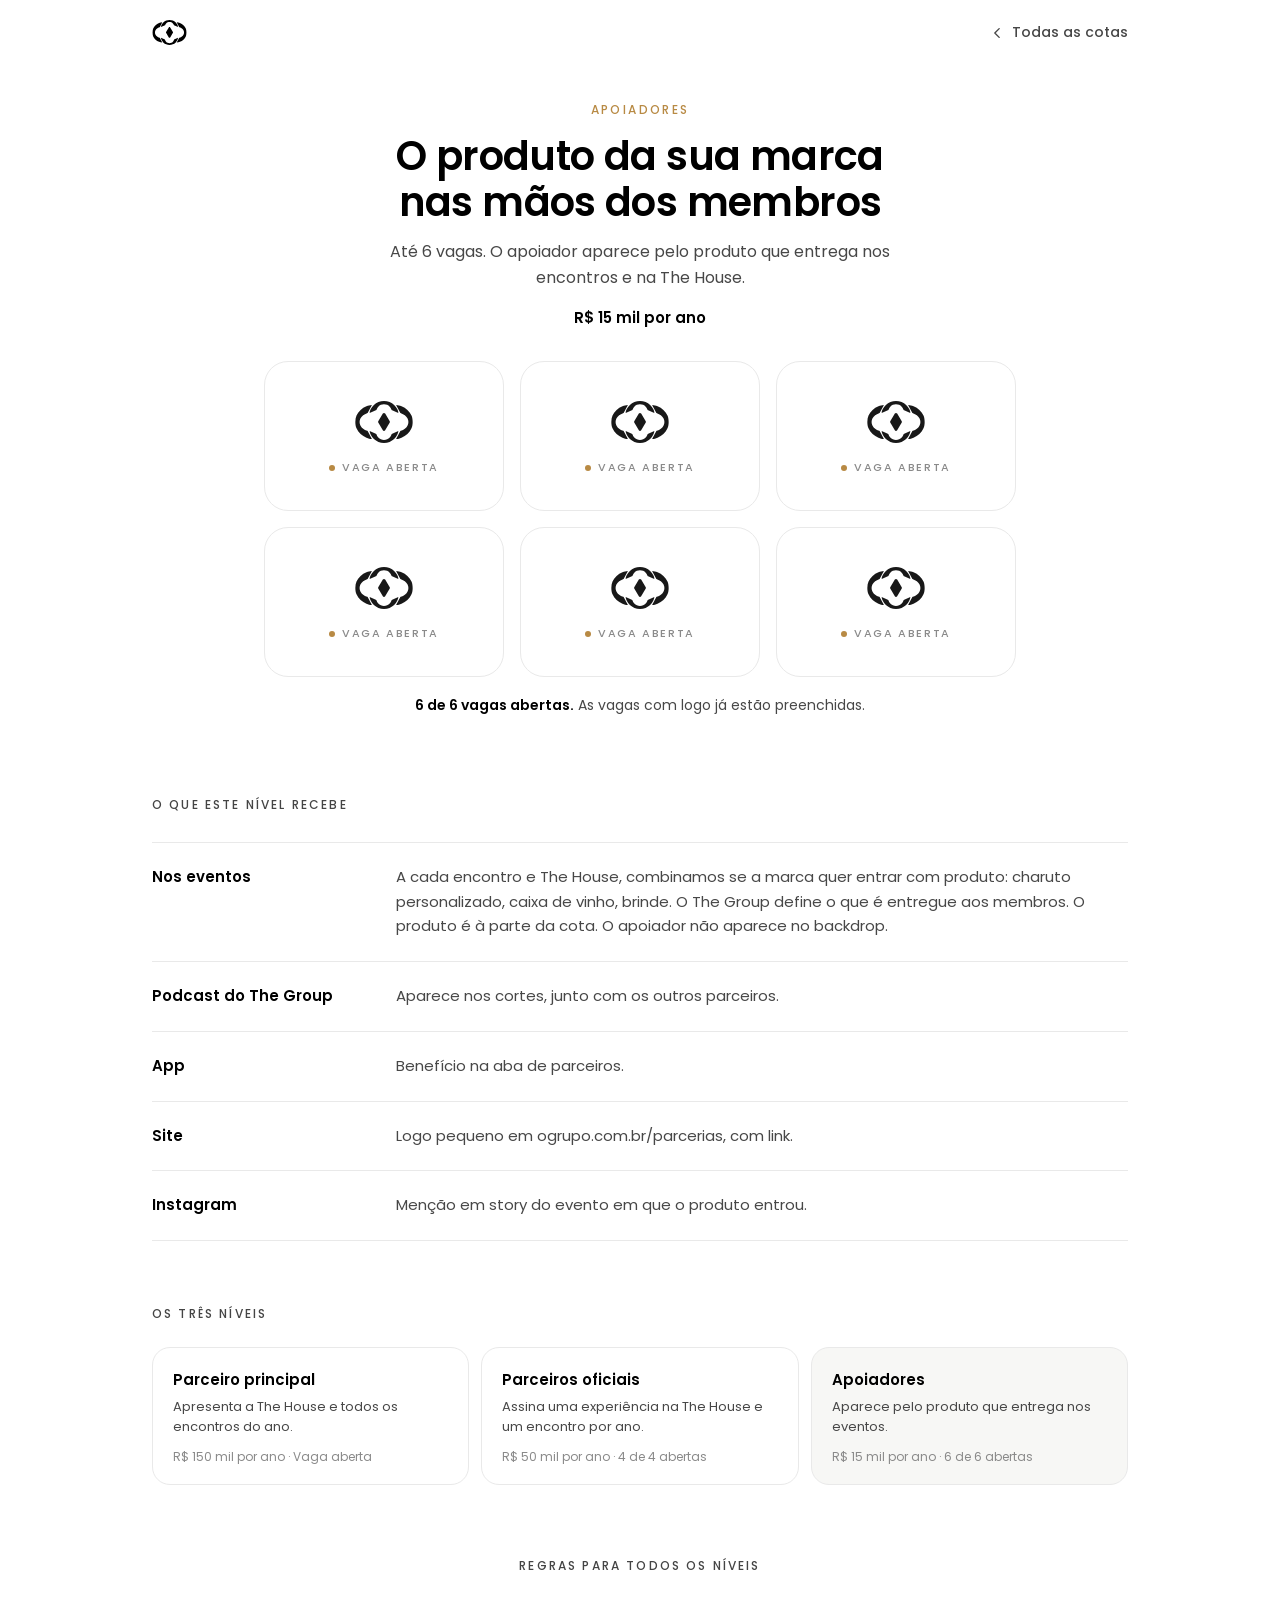
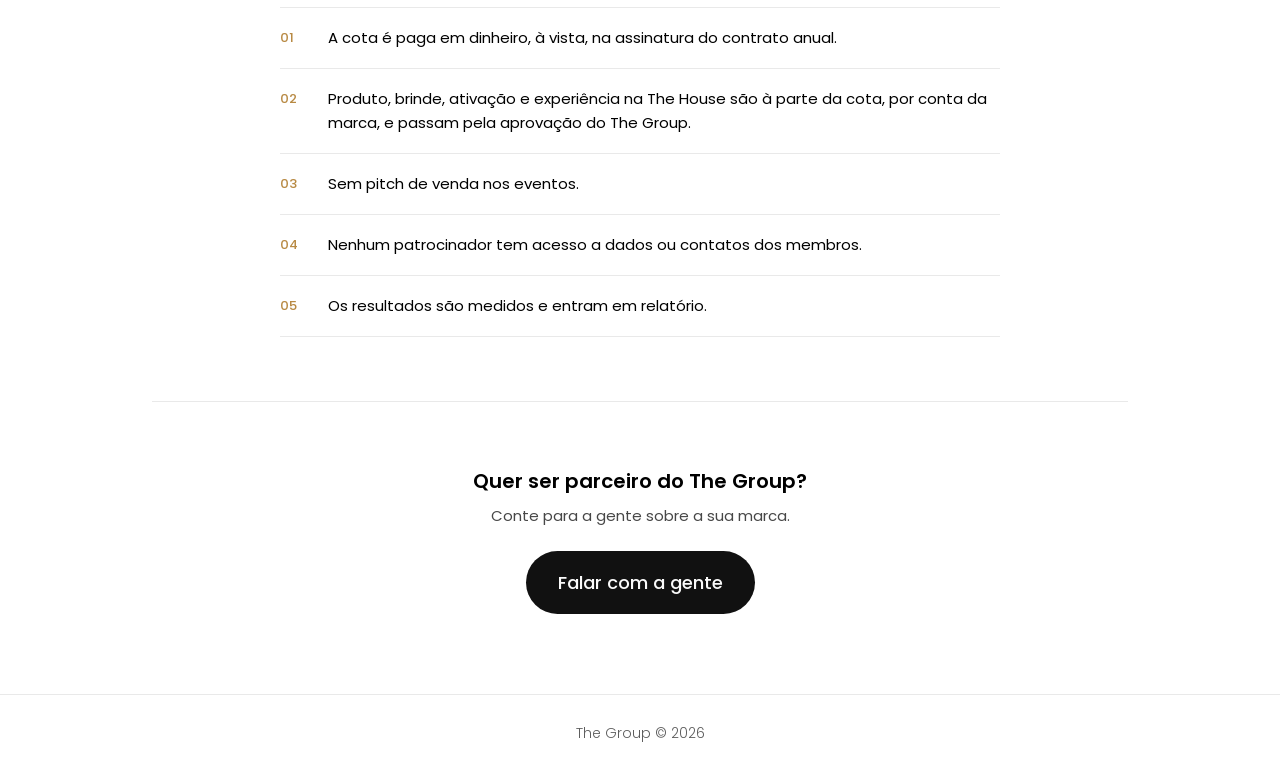
==== apoiadores/index.html @ 6058eb5a "Add files via upload" ====
<!doctype html>
<html lang="pt-BR">
<head>
<meta charset="utf-8">
<meta name="viewport" content="width=device-width, initial-scale=1, viewport-fit=cover">
<title>Parceiros · The Group</title>
<meta name="description" content="Três níveis de patrocínio do The Group, por contrato anual.">
<meta name="color-scheme" content="light">
<meta name="theme-color" content="#ffffff">
<meta name="robots" content="noindex">
<meta property="og:title" content="Parceiros · The Group">
<meta property="og:description" content="Três níveis de patrocínio do The Group, por contrato anual.">
<link rel="icon" href="https://map.group.the.br/favicon-32.png" sizes="32x32">
<link rel="apple-touch-icon" href="https://map.group.the.br/apple-touch-icon.png">
<link rel="preconnect" href="https://fonts.googleapis.com">
<link rel="preconnect" href="https://fonts.gstatic.com" crossorigin>
<link href="https://fonts.googleapis.com/css2?family=Poppins:wght@300;400;500;600&display=swap" rel="stylesheet">
<link rel="stylesheet" href="../style.css">
</head>
<body data-page="apoiadores" data-root="../" class="tier-page">
<svg width="0" height="0" style="position:absolute" aria-hidden="true"><symbol id="tg" viewBox="0 0 59 43"><path d="M30.6908 12.918L35.3902 20.8021C35.6352 21.2154 35.6352 21.7224 35.3902 22.1378L30.6908 30.0177C30.1604 30.9081 28.8354 30.9081 28.3071 30.0177L23.6119 22.1378C23.3627 21.7224 23.3627 21.2154 23.6119 20.8021L28.3071 12.918C28.8375 12.0275 30.1625 12.0275 30.6908 12.918ZM44.1499 30.6866L37.3522 33.6967C37.2776 33.9459 37.1988 34.1973 37.103 34.438C36.6726 35.533 36.0868 36.4958 35.3348 37.3139C34.5871 38.1362 33.7115 38.7816 32.7124 39.2545C31.7133 39.7232 30.6397 39.9554 29.5 39.9554C28.3603 39.9554 27.2867 39.7211 26.2876 39.2545C25.2885 38.7837 24.4129 38.1362 23.6609 37.3139C22.9132 36.4958 22.3231 35.533 21.8971 34.438C21.7991 34.1973 21.7202 33.948 21.6457 33.6967L14.8501 30.6866C14.9375 32.2843 15.3124 33.1833 15.977 34.6084C16.7461 36.2615 17.7984 37.708 19.1362 38.9456C20.474 40.1833 22.027 41.159 23.7951 41.8705C25.5633 42.5799 27.4635 42.9356 29.5 42.9356C31.5365 42.9356 33.4431 42.5778 35.2283 41.8705C37.0135 41.159 38.5664 40.1833 39.8872 38.9456C41.208 37.708 42.2518 36.2615 43.0187 34.6084C43.6833 33.1812 44.0583 32.2843 44.1499 30.6866ZM14.8437 12.2512L21.7565 9.17936C21.8033 9.04302 22.9132 6.71252 23.6609 5.89023C24.4129 5.06795 25.2885 4.42459 26.2876 3.9538C27.2867 3.48514 28.356 3.2508 29.5 3.2508C30.644 3.2508 31.7133 3.48514 32.7124 3.9538C33.7115 4.42459 34.5871 5.06795 35.3348 5.89023C36.0868 6.71252 36.6726 7.67114 37.103 8.7661C37.1562 8.90244 37.1945 9.04302 37.2414 9.17936L44.1541 12.2512C44.0711 10.6322 43.6919 9.72899 43.0208 8.29958C42.2518 6.66566 41.2101 5.22773 39.8893 3.99005C38.5686 2.7481 37.0156 1.77452 35.2304 1.06514C33.4453 0.353625 31.5387 0 29.5021 0C27.4656 0 25.5654 0.353625 23.7973 1.06514C22.0291 1.77452 20.4762 2.7481 19.1384 3.99005C17.8005 5.22773 16.7461 6.66353 15.9792 8.29958C15.3081 9.72899 14.9289 10.6322 14.8459 12.2512H14.8437ZM12.183 30.5204C10.6599 30.0091 9.32845 29.3083 8.18875 28.4179C7.0448 27.5253 6.15008 26.4836 5.49609 25.2928C4.84209 24.1041 4.51617 22.8301 4.51617 21.4689C4.51617 20.1076 4.84209 18.8359 5.49609 17.6451C6.15008 16.4564 7.0448 15.4126 8.18875 14.5221C9.32845 13.6295 10.6599 12.9265 12.183 12.4174C12.3705 12.3556 12.5643 12.3108 12.7561 12.2555L17.1125 4.03051C14.865 4.13063 13.5208 4.57587 11.5354 5.37259C9.26243 6.28861 7.2621 7.53269 5.54297 9.1027C3.82171 10.6748 2.46471 12.5239 1.4784 14.6499C0.49208 16.7759 0 19.0489 0 21.471C0 23.8931 0.49208 26.1576 1.4784 28.2624C2.46471 30.3649 3.82384 32.214 5.54297 33.8053C7.26423 35.4009 9.26243 36.6556 11.5354 37.5674C13.5208 38.3662 14.8672 38.8115 17.1125 38.9137L12.7561 30.6887C12.5643 30.6333 12.3705 30.5843 12.183 30.5225V30.5204ZM46.817 30.5204C48.3401 30.0091 49.6716 29.3083 50.8112 28.4179C51.9552 27.5253 52.8499 26.4836 53.5039 25.2928C54.1579 24.1041 54.4838 22.8301 54.4838 21.4689C54.4838 20.1076 54.1579 18.8359 53.5039 17.6451C52.8499 16.4564 51.9552 15.4126 50.8112 14.5221C49.6716 13.6295 48.3401 12.9265 46.817 12.4174C46.6295 12.3556 46.4357 12.3108 46.2439 12.2555L41.8875 4.03051C44.135 4.13063 45.4792 4.57587 47.4646 5.37259C49.7376 6.28861 51.7379 7.53269 53.457 9.1027C55.1783 10.6748 56.5353 12.5239 57.5216 14.6499C58.5079 16.7759 59 19.0489 59 21.471C59 23.8931 58.5079 26.1576 57.5216 28.2624C56.5353 30.3649 55.1762 32.214 53.457 33.8053C51.7358 35.4009 49.7376 36.6556 47.4646 37.5674C45.4792 38.3662 44.1328 38.8115 41.8875 38.9137L46.2439 30.6887C46.4357 30.6333 46.6295 30.5843 46.817 30.5225V30.5204Z"/></symbol></svg>
<header class="top">
  <a class="home" href="https://ogrupo.com.br" aria-label="The Group"><svg class="icon" viewBox="0 0 59 43"><use href="#tg"></use></svg></a>
  <a class="back" href="../"><svg class="icon" width="14" height="14" viewBox="0 0 16 16" aria-hidden="true"><path d="M10.5 3 5.5 8l5 5" fill="none" stroke="currentColor" stroke-width="1.6" stroke-linecap="round" stroke-linejoin="round"/></svg>Todas as cotas</a>
</header>
<main id="app"></main>
<footer><p><a href="https://ogrupo.com.br">The Group</a> © <span id="ano">2026</span></p></footer>
<script src="../site.js"></script>
</body>
</html>
---- style.css ----
:root {
  --bg: #ffffff;
  --ink: #000000;
  --ink-2: #474747;
  --label: #444444;
  --muted: #8a8a8a;
  --line: #e9e9e9;
  --soft: #f7f7f5;
  --dark: #111111;
  --gold: #b88a44;
  --on-dark: #fafafa;
  --on-dark-2: #bdbdbd;
}

* { box-sizing: border-box; -webkit-tap-highlight-color: transparent; }
html { scroll-behavior: smooth; }
html, body { margin: 0; background: var(--bg); color: var(--ink); }
body {
  font-family: Poppins, -apple-system, BlinkMacSystemFont, "Helvetica Neue", Arial, sans-serif;
  -webkit-font-smoothing: antialiased;
  min-height: 100vh;
}
a { color: inherit; }
img { max-width: 100%; }
svg.icon { display: block; fill: currentColor; }

.wrap { width: 100%; max-width: 1024px; margin: 0 auto; padding: 0 24px; }

/* Topo */
.top {
  display: flex; align-items: center; justify-content: space-between;
  padding: max(20px, env(safe-area-inset-top)) 24px 0; max-width: 1024px; margin: 0 auto;
}
.top .home { width: 35px; height: 25px; color: var(--ink); }
.top .home svg { width: 100%; height: 100%; }
.top .back {
  font-size: 14px; font-weight: 500; color: var(--ink-2); text-decoration: none;
  display: inline-flex; align-items: center; gap: 8px;
}
.top .back:hover { color: var(--ink); }

/* Títulos */
.hero { text-align: center; padding-top: 72px; padding-bottom: 24px; }
.eyebrow {
  color: var(--gold); font-weight: 500; font-size: 12px; letter-spacing: 2.4px;
  text-transform: uppercase; margin: 0 0 14px;
}
h1 {
  font-weight: 600; font-size: clamp(30px, 6vw, 40px); line-height: 1.15;
  letter-spacing: -0.6px; margin: 0 0 14px; text-wrap: balance;
}
.lead {
  font-size: 16px; line-height: 1.65; color: var(--ink); margin: 0 auto; max-width: 560px;
  text-wrap: pretty;
}
.lead.muted { color: var(--ink-2); }

.label {
  font-size: 12px; font-weight: 500; letter-spacing: 2.16px; text-transform: uppercase;
  color: var(--label); margin: 0; text-align: center;
}
.label.left { text-align: left; }

hr.sep { border: 0; border-top: 1px solid var(--line); margin: 0; }

/* Audiência */
.audience {
  margin: 48px auto 8px; max-width: 760px; text-align: center;
  border: 1px solid var(--line); border-radius: 24px; padding: 36px 28px;
}
.audience .big {
  font-size: clamp(34px, 7vw, 52px); font-weight: 600; letter-spacing: -1px; line-height: 1.05; margin: 0;
}
.audience .big-sub { font-size: 15px; color: var(--ink-2); margin: 10px 0 22px; }
.chips { display: flex; flex-wrap: wrap; gap: 8px; justify-content: center; margin: 0; padding: 0; list-style: none; }
.chips li {
  font-size: 13px; color: var(--ink-2); border: 1px solid var(--line); border-radius: 999px; padding: 7px 14px;
}

/* Níveis na home */
.tier { padding-top: 64px; padding-bottom: 64px; text-align: center; }
.tier .desc { font-size: 15px; color: var(--ink-2); margin: 12px auto 0; max-width: 520px; line-height: 1.6; }
.tier .count { font-size: 13px; color: var(--muted); margin: 6px 0 0; }
.tier .more {
  display: inline-flex; align-items: center; gap: 8px; margin-top: 28px;
  font-size: 14px; font-weight: 500; text-decoration: none; color: var(--ink);
  border-bottom: 1px solid var(--line); padding-bottom: 3px;
}
.tier .more:hover { border-color: var(--ink); }

.slots { display: grid; gap: 16px; margin: 40px auto 0; justify-content: center; }
.slots.principal { grid-template-columns: minmax(0, 420px); }
.slots.oficiais { grid-template-columns: repeat(2, minmax(0, 300px)); }
.slots.apoiadores { grid-template-columns: repeat(3, minmax(0, 240px)); }

.slot {
  position: relative; display: flex; flex-direction: column; align-items: center; justify-content: center;
  gap: 16px; text-decoration: none; color: var(--ink);
  border: 1px solid var(--line); border-radius: 24px; background: var(--bg);
  transition: border-color .18s, transform .12s, box-shadow .18s;
}
.slots.principal .slot { min-height: 260px; padding: 40px 24px 28px; }
.slots.oficiais .slot { min-height: 200px; padding: 32px 20px 22px; }
.slots.apoiadores .slot { min-height: 150px; padding: 24px 16px 18px; }
.slot .mark { color: var(--ink); }
.slots.principal .mark { width: 150px; height: 109px; }
.slots.oficiais .mark { width: 90px; height: 66px; }
.slots.apoiadores .mark { width: 58px; height: 42px; }
.slot .mark svg { width: 100%; height: 100%; }
.slot .logo { width: 100%; display: flex; align-items: center; justify-content: center; }
.slots.principal .logo img { height: 96px; width: auto; max-width: min(260px, 100%); object-fit: contain; }
.slots.oficiais .logo img { height: 60px; width: auto; max-width: min(180px, 100%); object-fit: contain; }
.slots.apoiadores .logo img { height: 40px; width: auto; max-width: min(130px, 100%); object-fit: contain; }
.slot .state {
  font-size: 11px; font-weight: 500; letter-spacing: 1.6px; text-transform: uppercase; color: var(--muted);
  display: inline-flex; align-items: center; gap: 7px;
}
.slot .state i { width: 6px; height: 6px; border-radius: 50%; background: var(--gold); display: inline-block; }
.slot.filled .state i { background: var(--ink); }
.slot .name { font-size: 13px; color: var(--ink-2); margin-top: -8px; }
.slot.open { cursor: pointer; }
.slot.open .mark { opacity: .9; }
@media (hover: hover) {
  .slot.open:hover { border-color: var(--ink); }
  .slot.open:hover .state { color: var(--ink); }
}
.slot:active { transform: scale(.99); }
.slot:focus-visible { outline: 2px solid var(--ink); outline-offset: 3px; }
.slot.hl { border-color: var(--gold); box-shadow: 0 0 0 1px var(--gold); }

/* Base anual */
.base { padding-top: 64px; padding-bottom: 64px; }
.base-grid {
  display: grid; grid-template-columns: repeat(3, 1fr); gap: 1px; background: var(--line);
  border: 1px solid var(--line); border-radius: 24px; overflow: hidden; margin-top: 32px;
}
.base-grid div { background: var(--bg); padding: 26px 24px; }
.base-grid h3 { font-size: 16px; font-weight: 600; margin: 0 0 6px; }
.base-grid p { font-size: 14px; color: var(--ink-2); margin: 0; line-height: 1.55; }

/* Regras */
.rules { padding-top: 64px; padding-bottom: 64px; }
.rules ol {
  list-style: none; margin: 32px auto 0; padding: 0; max-width: 720px; counter-reset: r;
  border-top: 1px solid var(--line);
}
.rules li {
  counter-increment: r; display: grid; grid-template-columns: 40px 1fr; gap: 8px;
  padding: 18px 0; border-bottom: 1px solid var(--line); font-size: 15px; line-height: 1.6;
}
.rules li::before { content: counter(r, decimal-leading-zero); color: var(--gold); font-size: 13px; font-weight: 500; padding-top: 2px; }

/* Chamada */
.cta { text-align: center; padding-top: 64px; padding-bottom: 80px; }
.cta h2 { font-size: 20px; font-weight: 600; margin: 0 0 8px; }
.cta p { font-size: 15px; color: var(--ink-2); margin: 0 0 24px; }
.btn {
  display: inline-block; text-decoration: none; text-align: center;
  font-size: 18px; font-weight: 500; color: var(--on-dark); background: var(--dark);
  border-radius: 35px; padding: 18px 32px; transition: opacity .18s, transform .12s;
}
.btn:hover { opacity: .88; }
.btn:active { transform: scale(.99); }

/* Página do nível */
.tier-page .hero { padding-top: 56px; }
.tier-page .slots { margin-top: 32px; }
.status { font-size: 14px; color: var(--ink-2); text-align: center; margin: 18px 0 0; }
.status b { color: var(--ink); font-weight: 600; }
.price { text-align: center; font-size: 15px; margin: 14px 0 0; }
.price b { font-weight: 600; }

.gets { padding-top: 56px; padding-bottom: 24px; }
.gets dl { margin: 28px 0 0; border-top: 1px solid var(--line); }
.gets .row {
  display: grid; grid-template-columns: 220px 1fr; gap: 24px;
  padding: 22px 0; border-bottom: 1px solid var(--line);
}
.gets dt { font-size: 15px; font-weight: 600; margin: 0; }
.gets dd { margin: 0; font-size: 15px; line-height: 1.65; color: var(--ink-2); }
.gets dd strong { color: var(--ink); font-weight: 600; }
.gets dd ul { margin: 0; padding-left: 18px; }
.gets dd li { margin: 0 0 6px; }
.gets dd li:last-child { margin: 0; }

.compare { padding-top: 40px; padding-bottom: 8px; }
.compare-grid { display: grid; grid-template-columns: repeat(3, 1fr); gap: 12px; margin-top: 24px; }
.compare a {
  display: block; text-decoration: none; border: 1px solid var(--line); border-radius: 18px; padding: 20px 20px 18px;
  transition: border-color .18s;
}
.compare a:hover { border-color: var(--ink); }
.compare a.here { background: var(--soft); pointer-events: none; }
.compare a .t { font-size: 15px; font-weight: 600; margin: 0 0 6px; }
.compare a .s { font-size: 13px; color: var(--ink-2); margin: 0; line-height: 1.5; }
.compare a .o { font-size: 12px; color: var(--muted); margin: 12px 0 0; }

/* Rodapé */
footer { border-top: 1px solid var(--line); padding: 28px 24px max(28px, env(safe-area-inset-bottom)); text-align: center; }
footer p { font-size: 14px; font-weight: 300; color: #5e5e5e; margin: 0; }
footer a { text-decoration: none; }
footer a:hover { text-decoration: underline; }

/* Celular */
@media (max-width: 720px) {
  .hero { padding-top: 48px; }
  .tier, .base, .rules { padding-top: 48px; padding-bottom: 48px; }
  .slots.oficiais { grid-template-columns: repeat(2, minmax(0, 1fr)); }
  .slots.apoiadores { grid-template-columns: repeat(2, minmax(0, 1fr)); }
  .slots.principal .slot { min-height: 220px; }
  .slots.principal .mark { width: 120px; height: 87px; }
  .slots.oficiais .slot { min-height: 160px; }
  .slots.oficiais .mark { width: 66px; height: 48px; }
  .base-grid { grid-template-columns: 1fr; }
  .gets .row { grid-template-columns: 1fr; gap: 6px; }
  .compare-grid { grid-template-columns: 1fr; }
  .slots { gap: 12px; }
}
@media (prefers-reduced-motion: reduce) { html { scroll-behavior: auto; } }
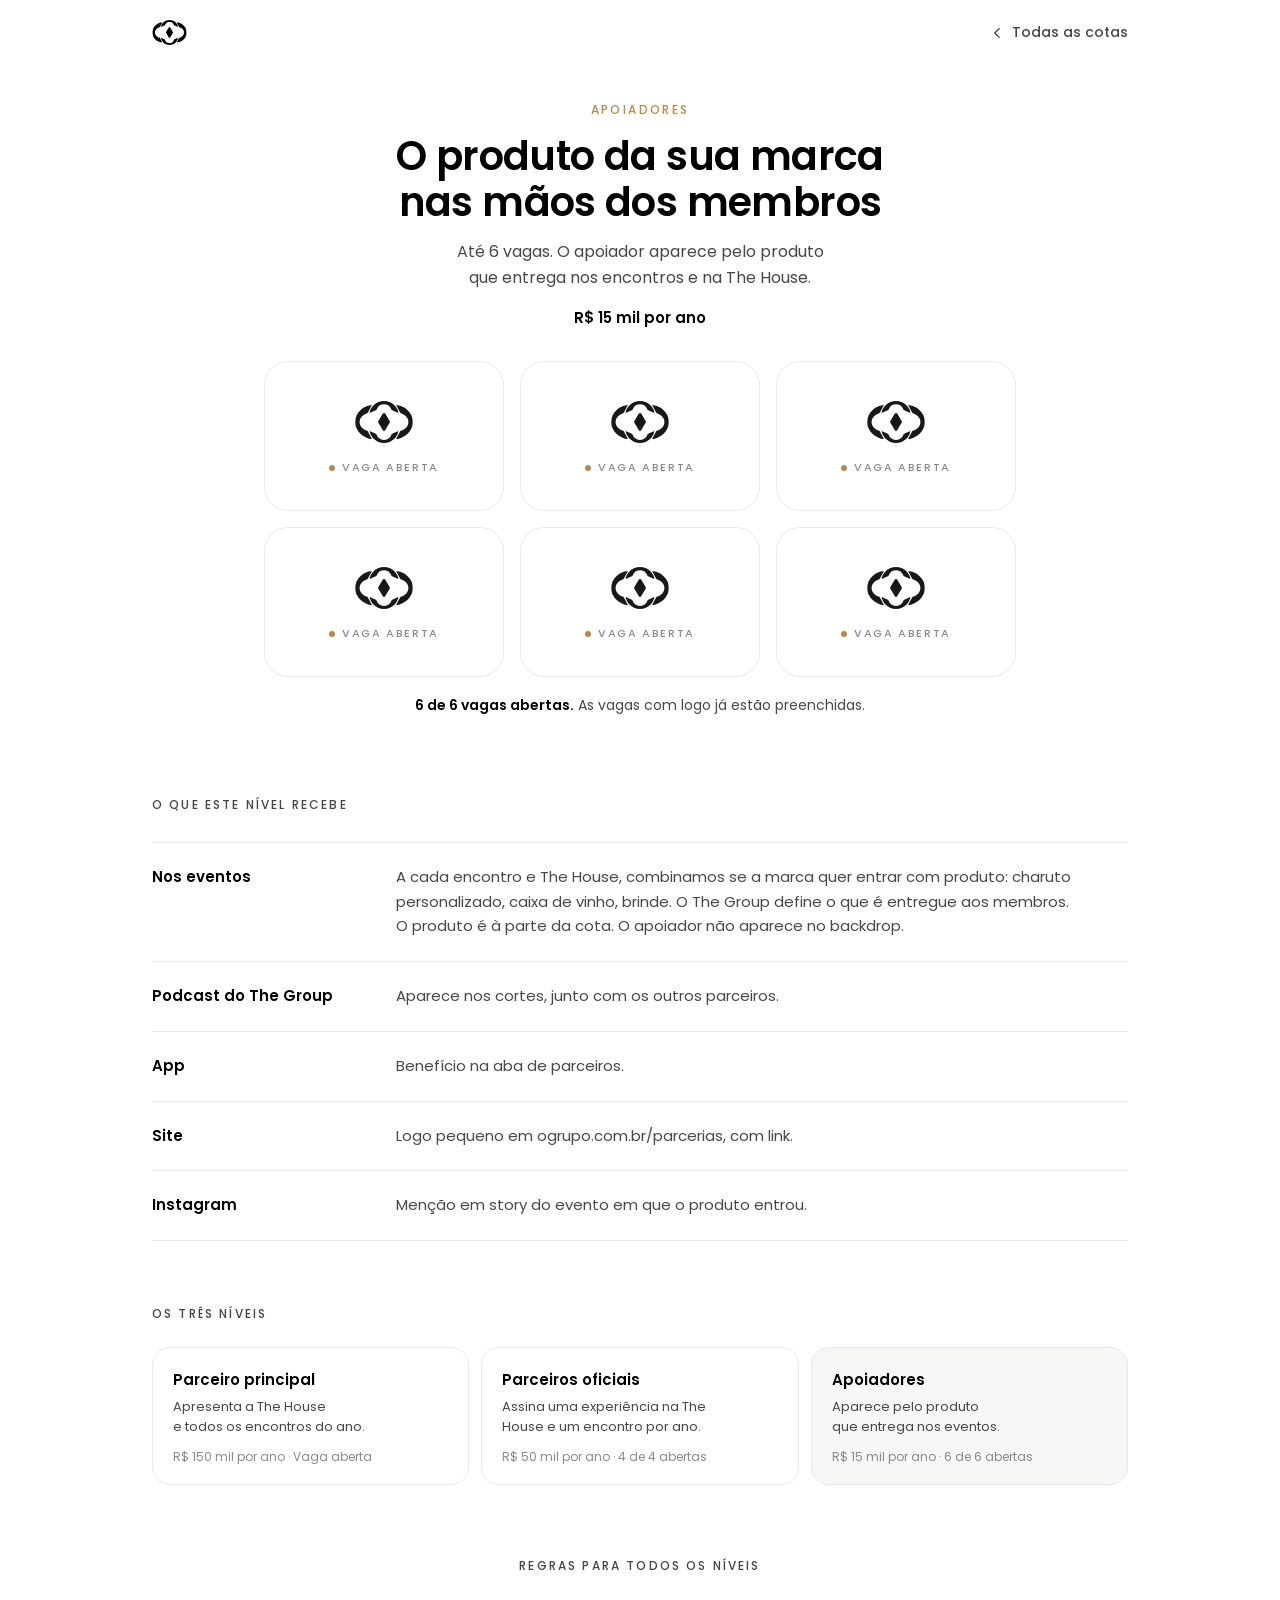
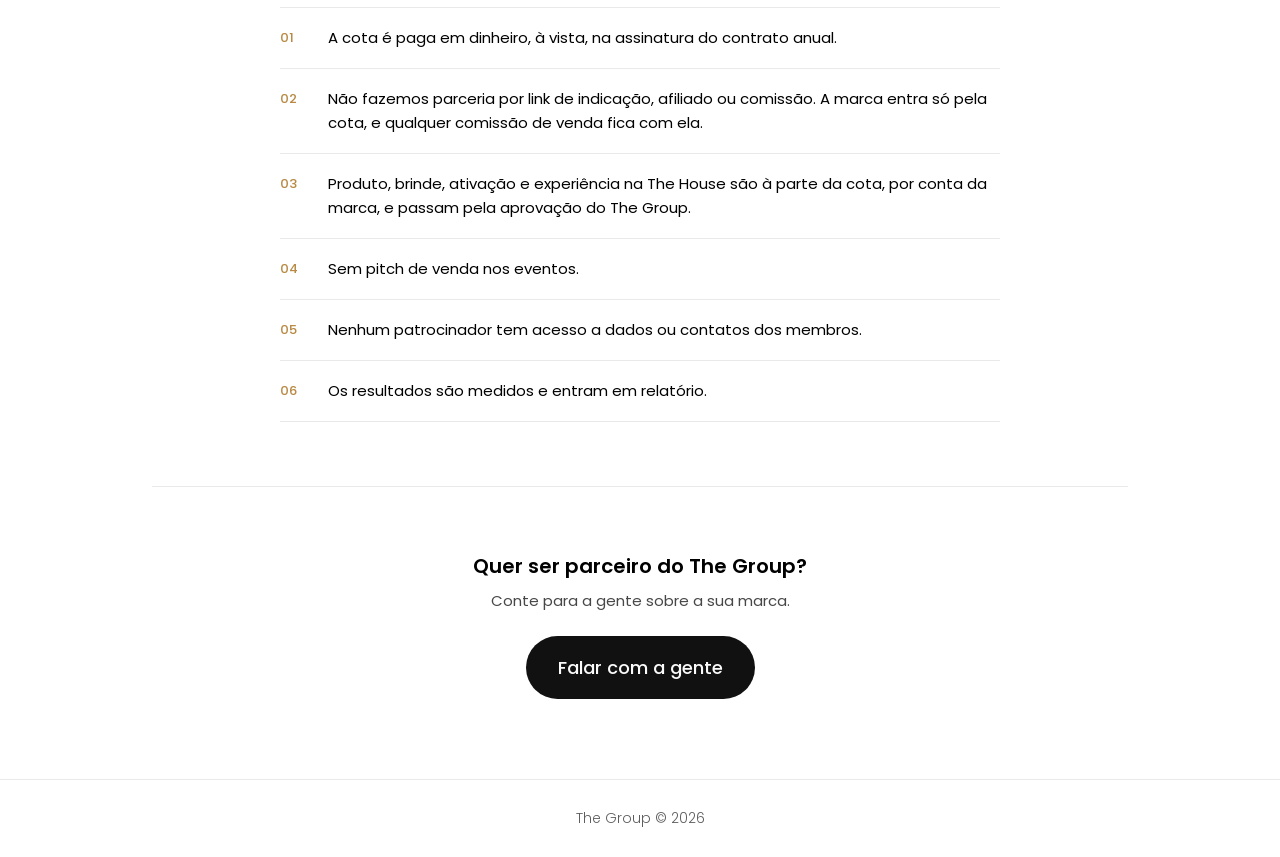
==== commit b7ac047b: "Add files via upload" ====
--- a/apoiadores/index.html
+++ b/apoiadores/index.html
@@ -15,7 +15,7 @@
 <link rel="preconnect" href="https://fonts.googleapis.com">
 <link rel="preconnect" href="https://fonts.gstatic.com" crossorigin>
 <link href="https://fonts.googleapis.com/css2?family=Poppins:wght@300;400;500;600&display=swap" rel="stylesheet">
-<link rel="stylesheet" href="../style.css">
+<link rel="stylesheet" href="../style.css?v=3">
 </head>
 <body data-page="apoiadores" data-root="../" class="tier-page">
 <svg width="0" height="0" style="position:absolute" aria-hidden="true"><symbol id="tg" viewBox="0 0 59 43"><path d="M30.6908 12.918L35.3902 20.8021C35.6352 21.2154 35.6352 21.7224 35.3902 22.1378L30.6908 30.0177C30.1604 30.9081 28.8354 30.9081 28.3071 30.0177L23.6119 22.1378C23.3627 21.7224 23.3627 21.2154 23.6119 20.8021L28.3071 12.918C28.8375 12.0275 30.1625 12.0275 30.6908 12.918ZM44.1499 30.6866L37.3522 33.6967C37.2776 33.9459 37.1988 34.1973 37.103 34.438C36.6726 35.533 36.0868 36.4958 35.3348 37.3139C34.5871 38.1362 33.7115 38.7816 32.7124 39.2545C31.7133 39.7232 30.6397 39.9554 29.5 39.9554C28.3603 39.9554 27.2867 39.7211 26.2876 39.2545C25.2885 38.7837 24.4129 38.1362 23.6609 37.3139C22.9132 36.4958 22.3231 35.533 21.8971 34.438C21.7991 34.1973 21.7202 33.948 21.6457 33.6967L14.8501 30.6866C14.9375 32.2843 15.3124 33.1833 15.977 34.6084C16.7461 36.2615 17.7984 37.708 19.1362 38.9456C20.474 40.1833 22.027 41.159 23.7951 41.8705C25.5633 42.5799 27.4635 42.9356 29.5 42.9356C31.5365 42.9356 33.4431 42.5778 35.2283 41.8705C37.0135 41.159 38.5664 40.1833 39.8872 38.9456C41.208 37.708 42.2518 36.2615 43.0187 34.6084C43.6833 33.1812 44.0583 32.2843 44.1499 30.6866ZM14.8437 12.2512L21.7565 9.17936C21.8033 9.04302 22.9132 6.71252 23.6609 5.89023C24.4129 5.06795 25.2885 4.42459 26.2876 3.9538C27.2867 3.48514 28.356 3.2508 29.5 3.2508C30.644 3.2508 31.7133 3.48514 32.7124 3.9538C33.7115 4.42459 34.5871 5.06795 35.3348 5.89023C36.0868 6.71252 36.6726 7.67114 37.103 8.7661C37.1562 8.90244 37.1945 9.04302 37.2414 9.17936L44.1541 12.2512C44.0711 10.6322 43.6919 9.72899 43.0208 8.29958C42.2518 6.66566 41.2101 5.22773 39.8893 3.99005C38.5686 2.7481 37.0156 1.77452 35.2304 1.06514C33.4453 0.353625 31.5387 0 29.5021 0C27.4656 0 25.5654 0.353625 23.7973 1.06514C22.0291 1.77452 20.4762 2.7481 19.1384 3.99005C17.8005 5.22773 16.7461 6.66353 15.9792 8.29958C15.3081 9.72899 14.9289 10.6322 14.8459 12.2512H14.8437ZM12.183 30.5204C10.6599 30.0091 9.32845 29.3083 8.18875 28.4179C7.0448 27.5253 6.15008 26.4836 5.49609 25.2928C4.84209 24.1041 4.51617 22.8301 4.51617 21.4689C4.51617 20.1076 4.84209 18.8359 5.49609 17.6451C6.15008 16.4564 7.0448 15.4126 8.18875 14.5221C9.32845 13.6295 10.6599 12.9265 12.183 12.4174C12.3705 12.3556 12.5643 12.3108 12.7561 12.2555L17.1125 4.03051C14.865 4.13063 13.5208 4.57587 11.5354 5.37259C9.26243 6.28861 7.2621 7.53269 5.54297 9.1027C3.82171 10.6748 2.46471 12.5239 1.4784 14.6499C0.49208 16.7759 0 19.0489 0 21.471C0 23.8931 0.49208 26.1576 1.4784 28.2624C2.46471 30.3649 3.82384 32.214 5.54297 33.8053C7.26423 35.4009 9.26243 36.6556 11.5354 37.5674C13.5208 38.3662 14.8672 38.8115 17.1125 38.9137L12.7561 30.6887C12.5643 30.6333 12.3705 30.5843 12.183 30.5225V30.5204ZM46.817 30.5204C48.3401 30.0091 49.6716 29.3083 50.8112 28.4179C51.9552 27.5253 52.8499 26.4836 53.5039 25.2928C54.1579 24.1041 54.4838 22.8301 54.4838 21.4689C54.4838 20.1076 54.1579 18.8359 53.5039 17.6451C52.8499 16.4564 51.9552 15.4126 50.8112 14.5221C49.6716 13.6295 48.3401 12.9265 46.817 12.4174C46.6295 12.3556 46.4357 12.3108 46.2439 12.2555L41.8875 4.03051C44.135 4.13063 45.4792 4.57587 47.4646 5.37259C49.7376 6.28861 51.7379 7.53269 53.457 9.1027C55.1783 10.6748 56.5353 12.5239 57.5216 14.6499C58.5079 16.7759 59 19.0489 59 21.471C59 23.8931 58.5079 26.1576 57.5216 28.2624C56.5353 30.3649 55.1762 32.214 53.457 33.8053C51.7358 35.4009 49.7376 36.6556 47.4646 37.5674C45.4792 38.3662 44.1328 38.8115 41.8875 38.9137L46.2439 30.6887C46.4357 30.6333 46.6295 30.5843 46.817 30.5225V30.5204Z"/></symbol></svg>
@@ -25,6 +25,6 @@
 </header>
 <main id="app"></main>
 <footer><p><a href="https://ogrupo.com.br">The Group</a> © <span id="ano">2026</span></p></footer>
-<script src="../site.js"></script>
+<script src="../site.js?v=3"></script>
 </body>
 </html>
--- a/style.css
+++ b/style.css
@@ -217,3 +217,8 @@
   .slots { gap: 12px; }
 }
 @media (prefers-reduced-motion: reduce) { html { scroll-behavior: auto; } }
+
+/* Quebra de linha: frases curtas equilibradas, parágrafos sem palavra sozinha no fim */
+h1, h2, h3, .lead, .desc, .big-sub, .price, .count, .status, .cta p, .compare .s, .base-grid p, .gets dt { text-wrap: balance; }
+.gets dd, .gets dd li, .rules li, footer p { text-wrap: pretty; }
+.lead { max-width: 600px; }
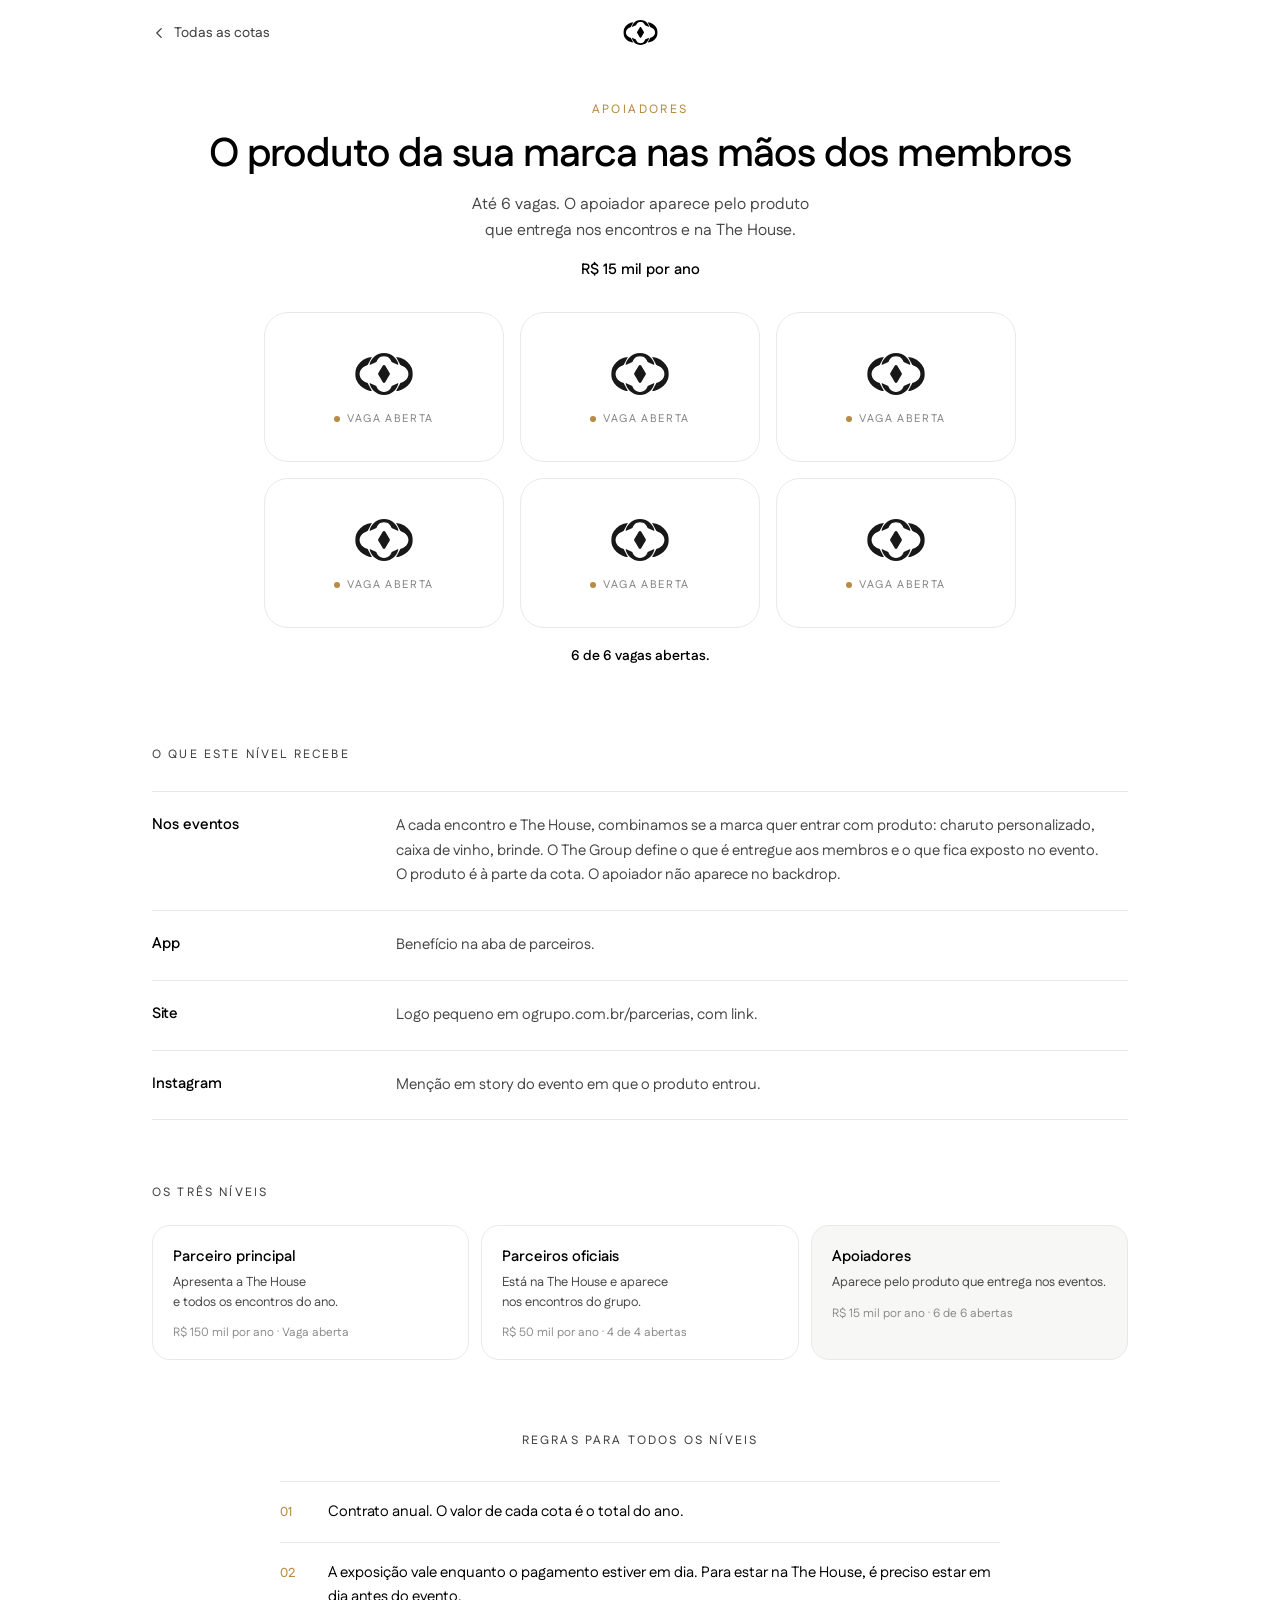
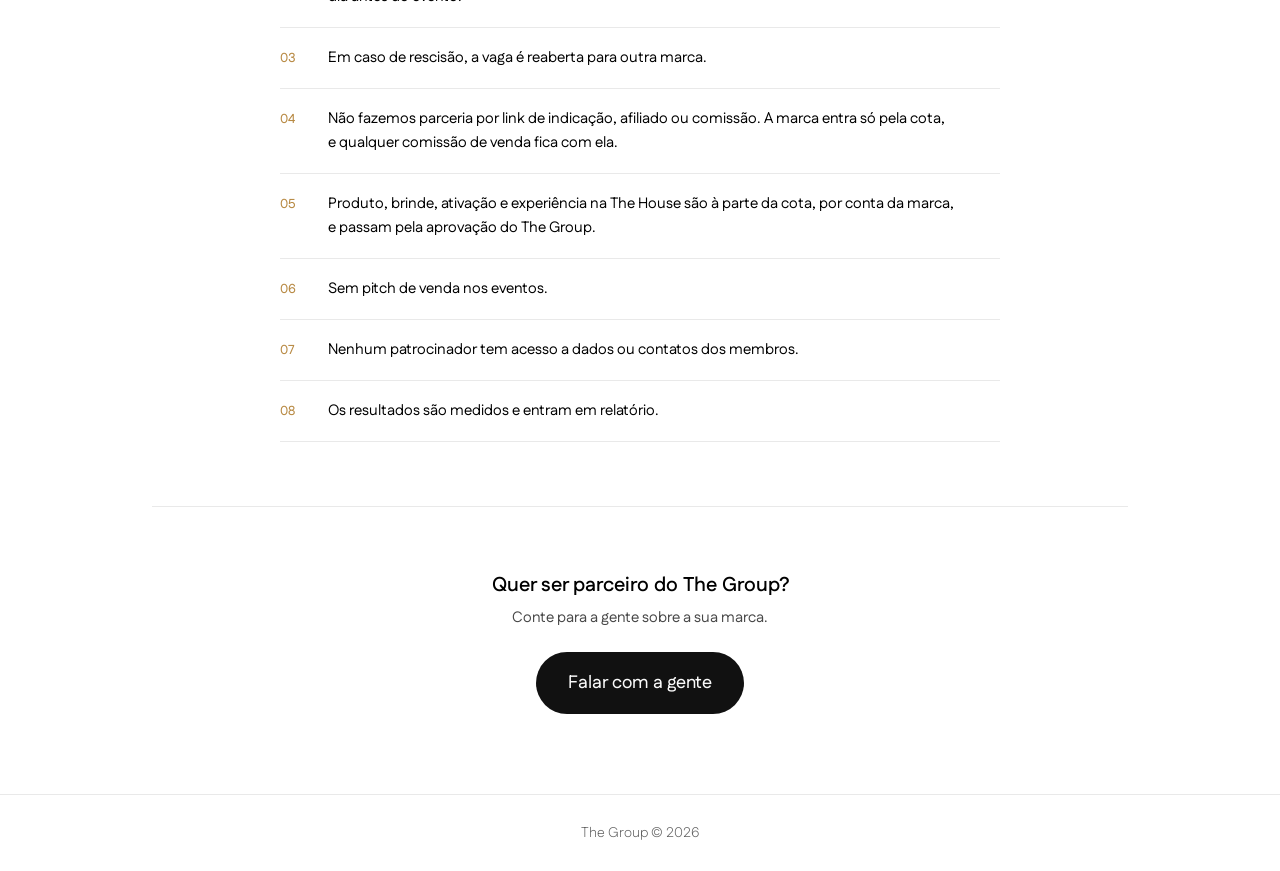
==== commit 0c107b7e: "Add files via upload" ====
--- a/apoiadores/index.html
+++ b/apoiadores/index.html
@@ -14,8 +14,8 @@
 <link rel="apple-touch-icon" href="https://map.group.the.br/apple-touch-icon.png">
 <link rel="preconnect" href="https://fonts.googleapis.com">
 <link rel="preconnect" href="https://fonts.gstatic.com" crossorigin>
-<link href="https://fonts.googleapis.com/css2?family=Poppins:wght@300;400;500;600&display=swap" rel="stylesheet">
-<link rel="stylesheet" href="../style.css?v=3">
+<link href="https://fonts.googleapis.com/css2?family=Fustat:wght@200..800&display=swap" rel="stylesheet">
+<link rel="stylesheet" href="../style.css?v=4">
 </head>
 <body data-page="apoiadores" data-root="../" class="tier-page">
 <svg width="0" height="0" style="position:absolute" aria-hidden="true"><symbol id="tg" viewBox="0 0 59 43"><path d="M30.6908 12.918L35.3902 20.8021C35.6352 21.2154 35.6352 21.7224 35.3902 22.1378L30.6908 30.0177C30.1604 30.9081 28.8354 30.9081 28.3071 30.0177L23.6119 22.1378C23.3627 21.7224 23.3627 21.2154 23.6119 20.8021L28.3071 12.918C28.8375 12.0275 30.1625 12.0275 30.6908 12.918ZM44.1499 30.6866L37.3522 33.6967C37.2776 33.9459 37.1988 34.1973 37.103 34.438C36.6726 35.533 36.0868 36.4958 35.3348 37.3139C34.5871 38.1362 33.7115 38.7816 32.7124 39.2545C31.7133 39.7232 30.6397 39.9554 29.5 39.9554C28.3603 39.9554 27.2867 39.7211 26.2876 39.2545C25.2885 38.7837 24.4129 38.1362 23.6609 37.3139C22.9132 36.4958 22.3231 35.533 21.8971 34.438C21.7991 34.1973 21.7202 33.948 21.6457 33.6967L14.8501 30.6866C14.9375 32.2843 15.3124 33.1833 15.977 34.6084C16.7461 36.2615 17.7984 37.708 19.1362 38.9456C20.474 40.1833 22.027 41.159 23.7951 41.8705C25.5633 42.5799 27.4635 42.9356 29.5 42.9356C31.5365 42.9356 33.4431 42.5778 35.2283 41.8705C37.0135 41.159 38.5664 40.1833 39.8872 38.9456C41.208 37.708 42.2518 36.2615 43.0187 34.6084C43.6833 33.1812 44.0583 32.2843 44.1499 30.6866ZM14.8437 12.2512L21.7565 9.17936C21.8033 9.04302 22.9132 6.71252 23.6609 5.89023C24.4129 5.06795 25.2885 4.42459 26.2876 3.9538C27.2867 3.48514 28.356 3.2508 29.5 3.2508C30.644 3.2508 31.7133 3.48514 32.7124 3.9538C33.7115 4.42459 34.5871 5.06795 35.3348 5.89023C36.0868 6.71252 36.6726 7.67114 37.103 8.7661C37.1562 8.90244 37.1945 9.04302 37.2414 9.17936L44.1541 12.2512C44.0711 10.6322 43.6919 9.72899 43.0208 8.29958C42.2518 6.66566 41.2101 5.22773 39.8893 3.99005C38.5686 2.7481 37.0156 1.77452 35.2304 1.06514C33.4453 0.353625 31.5387 0 29.5021 0C27.4656 0 25.5654 0.353625 23.7973 1.06514C22.0291 1.77452 20.4762 2.7481 19.1384 3.99005C17.8005 5.22773 16.7461 6.66353 15.9792 8.29958C15.3081 9.72899 14.9289 10.6322 14.8459 12.2512H14.8437ZM12.183 30.5204C10.6599 30.0091 9.32845 29.3083 8.18875 28.4179C7.0448 27.5253 6.15008 26.4836 5.49609 25.2928C4.84209 24.1041 4.51617 22.8301 4.51617 21.4689C4.51617 20.1076 4.84209 18.8359 5.49609 17.6451C6.15008 16.4564 7.0448 15.4126 8.18875 14.5221C9.32845 13.6295 10.6599 12.9265 12.183 12.4174C12.3705 12.3556 12.5643 12.3108 12.7561 12.2555L17.1125 4.03051C14.865 4.13063 13.5208 4.57587 11.5354 5.37259C9.26243 6.28861 7.2621 7.53269 5.54297 9.1027C3.82171 10.6748 2.46471 12.5239 1.4784 14.6499C0.49208 16.7759 0 19.0489 0 21.471C0 23.8931 0.49208 26.1576 1.4784 28.2624C2.46471 30.3649 3.82384 32.214 5.54297 33.8053C7.26423 35.4009 9.26243 36.6556 11.5354 37.5674C13.5208 38.3662 14.8672 38.8115 17.1125 38.9137L12.7561 30.6887C12.5643 30.6333 12.3705 30.5843 12.183 30.5225V30.5204ZM46.817 30.5204C48.3401 30.0091 49.6716 29.3083 50.8112 28.4179C51.9552 27.5253 52.8499 26.4836 53.5039 25.2928C54.1579 24.1041 54.4838 22.8301 54.4838 21.4689C54.4838 20.1076 54.1579 18.8359 53.5039 17.6451C52.8499 16.4564 51.9552 15.4126 50.8112 14.5221C49.6716 13.6295 48.3401 12.9265 46.817 12.4174C46.6295 12.3556 46.4357 12.3108 46.2439 12.2555L41.8875 4.03051C44.135 4.13063 45.4792 4.57587 47.4646 5.37259C49.7376 6.28861 51.7379 7.53269 53.457 9.1027C55.1783 10.6748 56.5353 12.5239 57.5216 14.6499C58.5079 16.7759 59 19.0489 59 21.471C59 23.8931 58.5079 26.1576 57.5216 28.2624C56.5353 30.3649 55.1762 32.214 53.457 33.8053C51.7358 35.4009 49.7376 36.6556 47.4646 37.5674C45.4792 38.3662 44.1328 38.8115 41.8875 38.9137L46.2439 30.6887C46.4357 30.6333 46.6295 30.5843 46.817 30.5225V30.5204Z"/></symbol></svg>
@@ -25,6 +25,6 @@
 </header>
 <main id="app"></main>
 <footer><p><a href="https://ogrupo.com.br">The Group</a> © <span id="ano">2026</span></p></footer>
-<script src="../site.js?v=3"></script>
+<script src="../site.js?v=4"></script>
 </body>
 </html>
--- a/style.css
+++ b/style.css
@@ -1,3 +1,4 @@
+/* versão 6 */
 :root {
   --bg: #ffffff;
   --ink: #000000;
@@ -16,7 +17,7 @@
 html { scroll-behavior: smooth; }
 html, body { margin: 0; background: var(--bg); color: var(--ink); }
 body {
-  font-family: Poppins, -apple-system, BlinkMacSystemFont, "Helvetica Neue", Arial, sans-serif;
+  font-family: Fustat, -apple-system, BlinkMacSystemFont, "Helvetica Neue", Arial, sans-serif;
   -webkit-font-smoothing: antialiased;
   min-height: 100vh;
 }
@@ -222,3 +223,9 @@
 h1, h2, h3, .lead, .desc, .big-sub, .price, .count, .status, .cta p, .compare .s, .base-grid p, .gets dt { text-wrap: balance; }
 .gets dd, .gets dd li, .rules li, footer p { text-wrap: pretty; }
 .lead { max-width: 600px; }
+.pay { text-align: center; font-size: 13px; color: var(--muted); margin: 4px 0 0; text-wrap: balance; }
+
+/* Topo: logo centralizado; "Todas as cotas" à esquerda, como um voltar */
+.top { position: relative; justify-content: center; }
+.top .back { position: absolute; left: 24px; bottom: 2px; }
+@media (max-width: 380px) { .top .back { font-size: 13px; left: 16px; } }
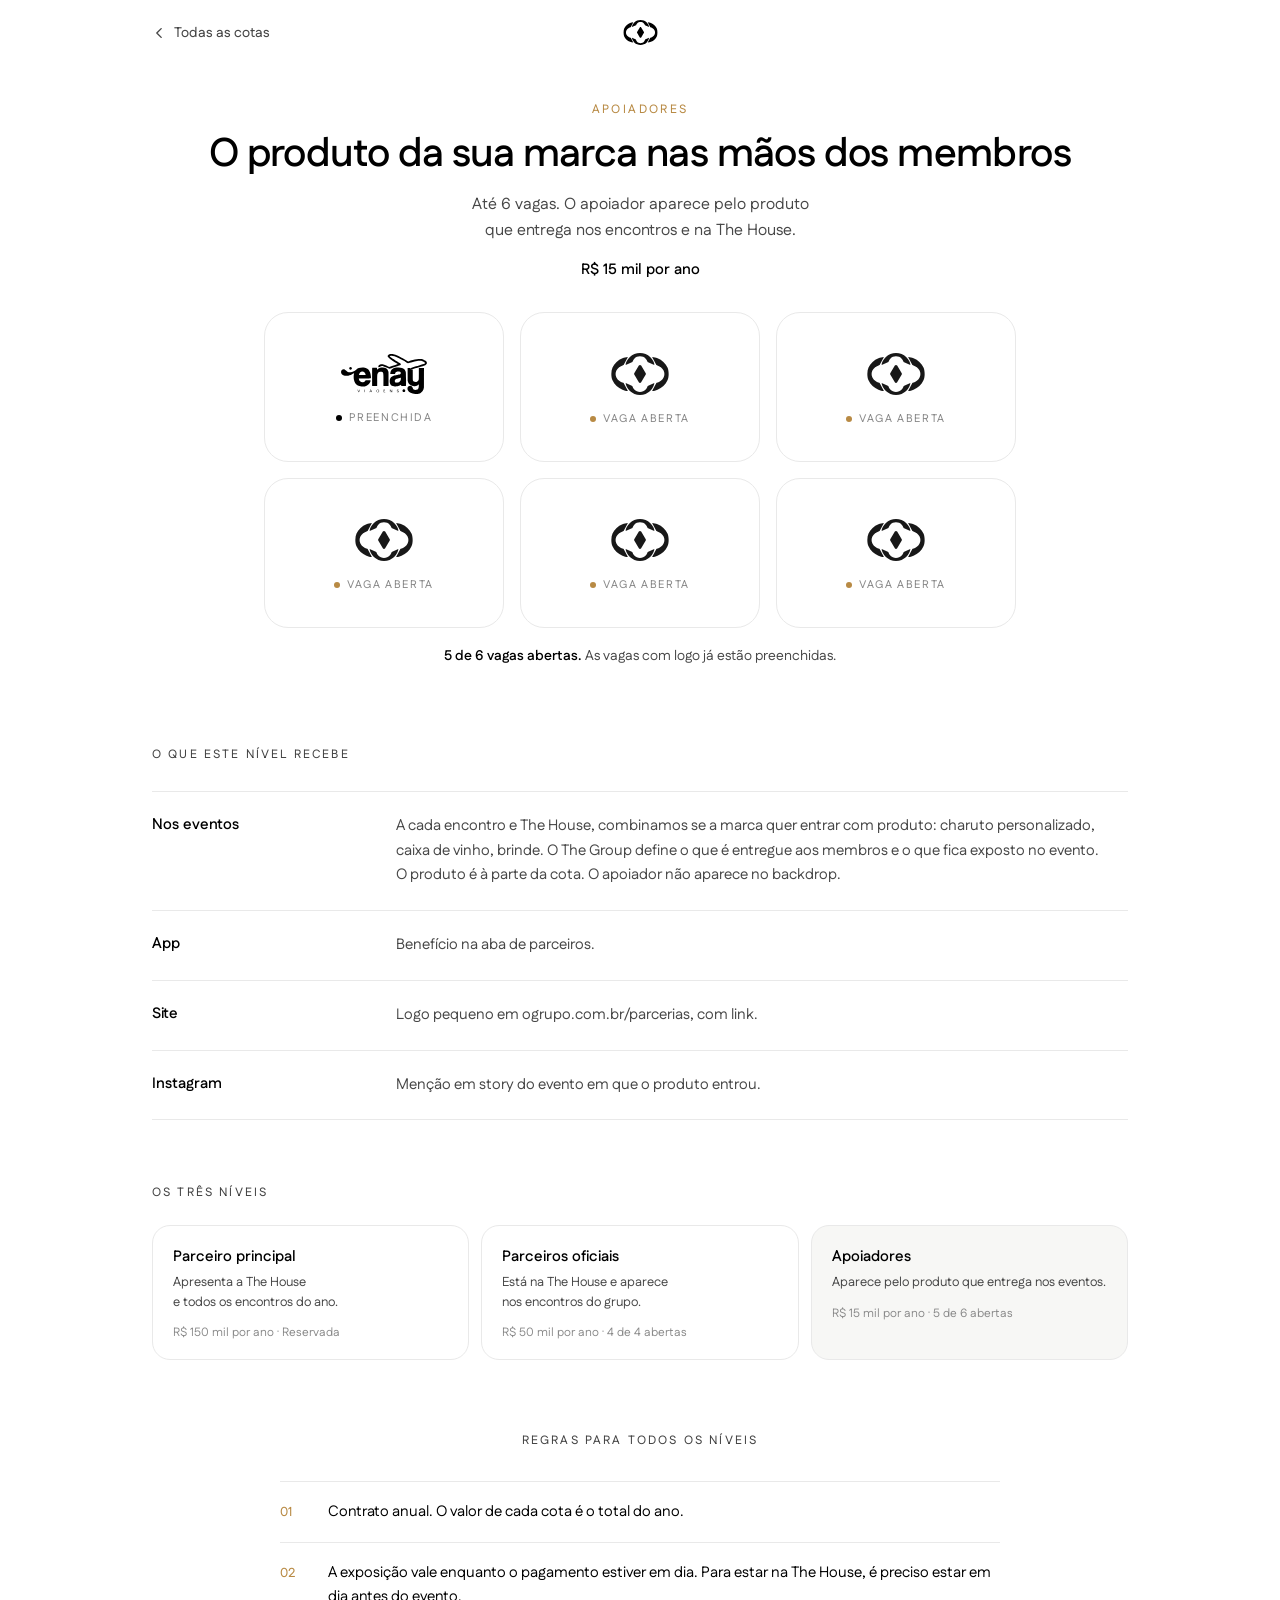
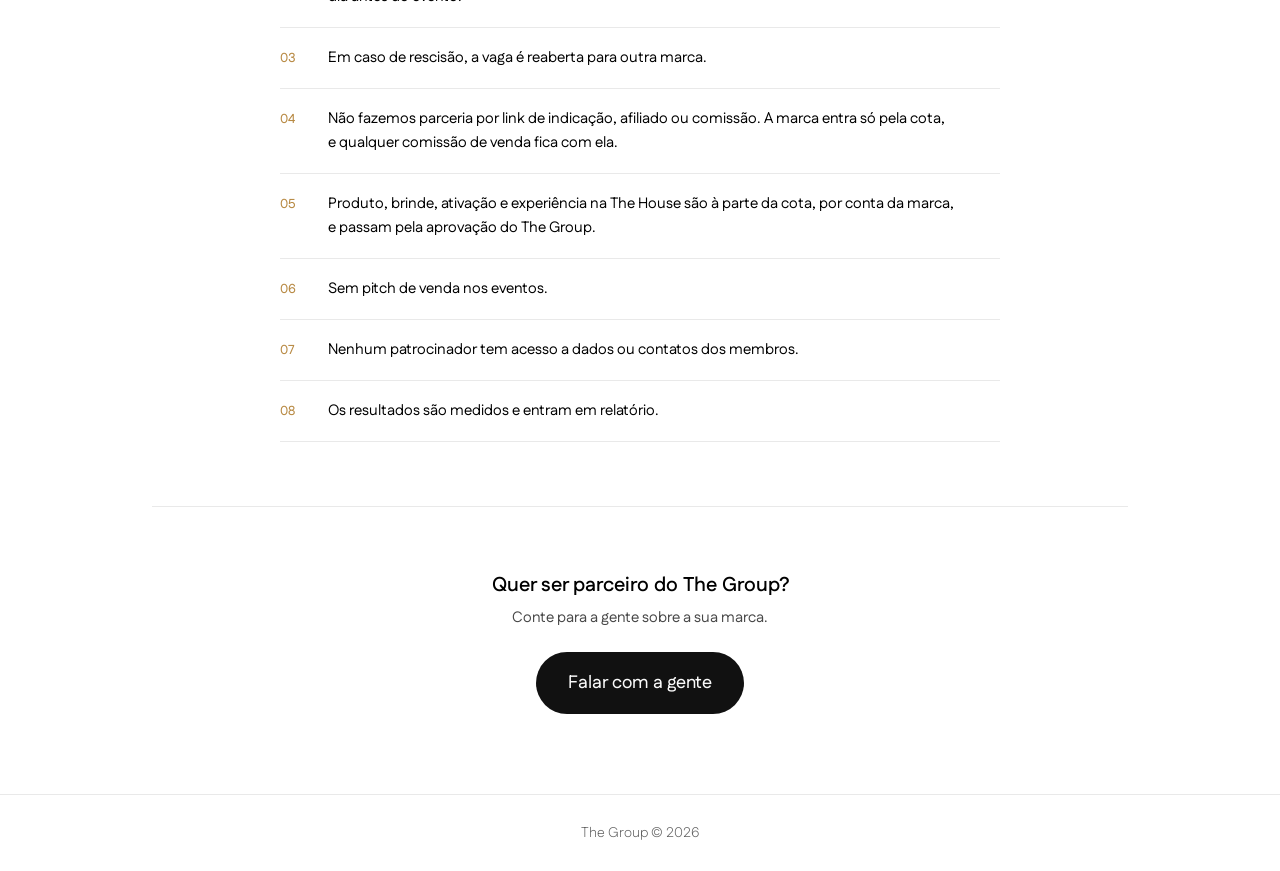
==== commit b3e74e88: "Add files via upload" ====
--- a/apoiadores/index.html
+++ b/apoiadores/index.html
@@ -15,7 +15,7 @@
 <link rel="preconnect" href="https://fonts.googleapis.com">
 <link rel="preconnect" href="https://fonts.gstatic.com" crossorigin>
 <link href="https://fonts.googleapis.com/css2?family=Fustat:wght@200..800&display=swap" rel="stylesheet">
-<link rel="stylesheet" href="../style.css?v=4">
+<link rel="stylesheet" href="../style.css?v=7">
 </head>
 <body data-page="apoiadores" data-root="../" class="tier-page">
 <svg width="0" height="0" style="position:absolute" aria-hidden="true"><symbol id="tg" viewBox="0 0 59 43"><path d="M30.6908 12.918L35.3902 20.8021C35.6352 21.2154 35.6352 21.7224 35.3902 22.1378L30.6908 30.0177C30.1604 30.9081 28.8354 30.9081 28.3071 30.0177L23.6119 22.1378C23.3627 21.7224 23.3627 21.2154 23.6119 20.8021L28.3071 12.918C28.8375 12.0275 30.1625 12.0275 30.6908 12.918ZM44.1499 30.6866L37.3522 33.6967C37.2776 33.9459 37.1988 34.1973 37.103 34.438C36.6726 35.533 36.0868 36.4958 35.3348 37.3139C34.5871 38.1362 33.7115 38.7816 32.7124 39.2545C31.7133 39.7232 30.6397 39.9554 29.5 39.9554C28.3603 39.9554 27.2867 39.7211 26.2876 39.2545C25.2885 38.7837 24.4129 38.1362 23.6609 37.3139C22.9132 36.4958 22.3231 35.533 21.8971 34.438C21.7991 34.1973 21.7202 33.948 21.6457 33.6967L14.8501 30.6866C14.9375 32.2843 15.3124 33.1833 15.977 34.6084C16.7461 36.2615 17.7984 37.708 19.1362 38.9456C20.474 40.1833 22.027 41.159 23.7951 41.8705C25.5633 42.5799 27.4635 42.9356 29.5 42.9356C31.5365 42.9356 33.4431 42.5778 35.2283 41.8705C37.0135 41.159 38.5664 40.1833 39.8872 38.9456C41.208 37.708 42.2518 36.2615 43.0187 34.6084C43.6833 33.1812 44.0583 32.2843 44.1499 30.6866ZM14.8437 12.2512L21.7565 9.17936C21.8033 9.04302 22.9132 6.71252 23.6609 5.89023C24.4129 5.06795 25.2885 4.42459 26.2876 3.9538C27.2867 3.48514 28.356 3.2508 29.5 3.2508C30.644 3.2508 31.7133 3.48514 32.7124 3.9538C33.7115 4.42459 34.5871 5.06795 35.3348 5.89023C36.0868 6.71252 36.6726 7.67114 37.103 8.7661C37.1562 8.90244 37.1945 9.04302 37.2414 9.17936L44.1541 12.2512C44.0711 10.6322 43.6919 9.72899 43.0208 8.29958C42.2518 6.66566 41.2101 5.22773 39.8893 3.99005C38.5686 2.7481 37.0156 1.77452 35.2304 1.06514C33.4453 0.353625 31.5387 0 29.5021 0C27.4656 0 25.5654 0.353625 23.7973 1.06514C22.0291 1.77452 20.4762 2.7481 19.1384 3.99005C17.8005 5.22773 16.7461 6.66353 15.9792 8.29958C15.3081 9.72899 14.9289 10.6322 14.8459 12.2512H14.8437ZM12.183 30.5204C10.6599 30.0091 9.32845 29.3083 8.18875 28.4179C7.0448 27.5253 6.15008 26.4836 5.49609 25.2928C4.84209 24.1041 4.51617 22.8301 4.51617 21.4689C4.51617 20.1076 4.84209 18.8359 5.49609 17.6451C6.15008 16.4564 7.0448 15.4126 8.18875 14.5221C9.32845 13.6295 10.6599 12.9265 12.183 12.4174C12.3705 12.3556 12.5643 12.3108 12.7561 12.2555L17.1125 4.03051C14.865 4.13063 13.5208 4.57587 11.5354 5.37259C9.26243 6.28861 7.2621 7.53269 5.54297 9.1027C3.82171 10.6748 2.46471 12.5239 1.4784 14.6499C0.49208 16.7759 0 19.0489 0 21.471C0 23.8931 0.49208 26.1576 1.4784 28.2624C2.46471 30.3649 3.82384 32.214 5.54297 33.8053C7.26423 35.4009 9.26243 36.6556 11.5354 37.5674C13.5208 38.3662 14.8672 38.8115 17.1125 38.9137L12.7561 30.6887C12.5643 30.6333 12.3705 30.5843 12.183 30.5225V30.5204ZM46.817 30.5204C48.3401 30.0091 49.6716 29.3083 50.8112 28.4179C51.9552 27.5253 52.8499 26.4836 53.5039 25.2928C54.1579 24.1041 54.4838 22.8301 54.4838 21.4689C54.4838 20.1076 54.1579 18.8359 53.5039 17.6451C52.8499 16.4564 51.9552 15.4126 50.8112 14.5221C49.6716 13.6295 48.3401 12.9265 46.817 12.4174C46.6295 12.3556 46.4357 12.3108 46.2439 12.2555L41.8875 4.03051C44.135 4.13063 45.4792 4.57587 47.4646 5.37259C49.7376 6.28861 51.7379 7.53269 53.457 9.1027C55.1783 10.6748 56.5353 12.5239 57.5216 14.6499C58.5079 16.7759 59 19.0489 59 21.471C59 23.8931 58.5079 26.1576 57.5216 28.2624C56.5353 30.3649 55.1762 32.214 53.457 33.8053C51.7358 35.4009 49.7376 36.6556 47.4646 37.5674C45.4792 38.3662 44.1328 38.8115 41.8875 38.9137L46.2439 30.6887C46.4357 30.6333 46.6295 30.5843 46.817 30.5225V30.5204Z"/></symbol></svg>
@@ -25,6 +25,6 @@
 </header>
 <main id="app"></main>
 <footer><p><a href="https://ogrupo.com.br">The Group</a> © <span id="ano">2026</span></p></footer>
-<script src="../site.js?v=4"></script>
+<script src="../site.js?v=7"></script>
 </body>
 </html>
--- a/style.css
+++ b/style.css
@@ -1,4 +1,4 @@
-/* versão 6 */
+/* versão 8 */
 :root {
   --bg: #ffffff;
   --ink: #000000;
@@ -229,3 +229,5 @@
 .top { position: relative; justify-content: center; }
 .top .back { position: absolute; left: 24px; bottom: 2px; }
 @media (max-width: 380px) { .top .back { font-size: 13px; left: 16px; } }
+.audience .aud-label { font-size: 13px; color: var(--ink-2); margin: 0 auto 12px; text-wrap: balance; }
+.slot.reserved .state i { background: var(--gold); }
